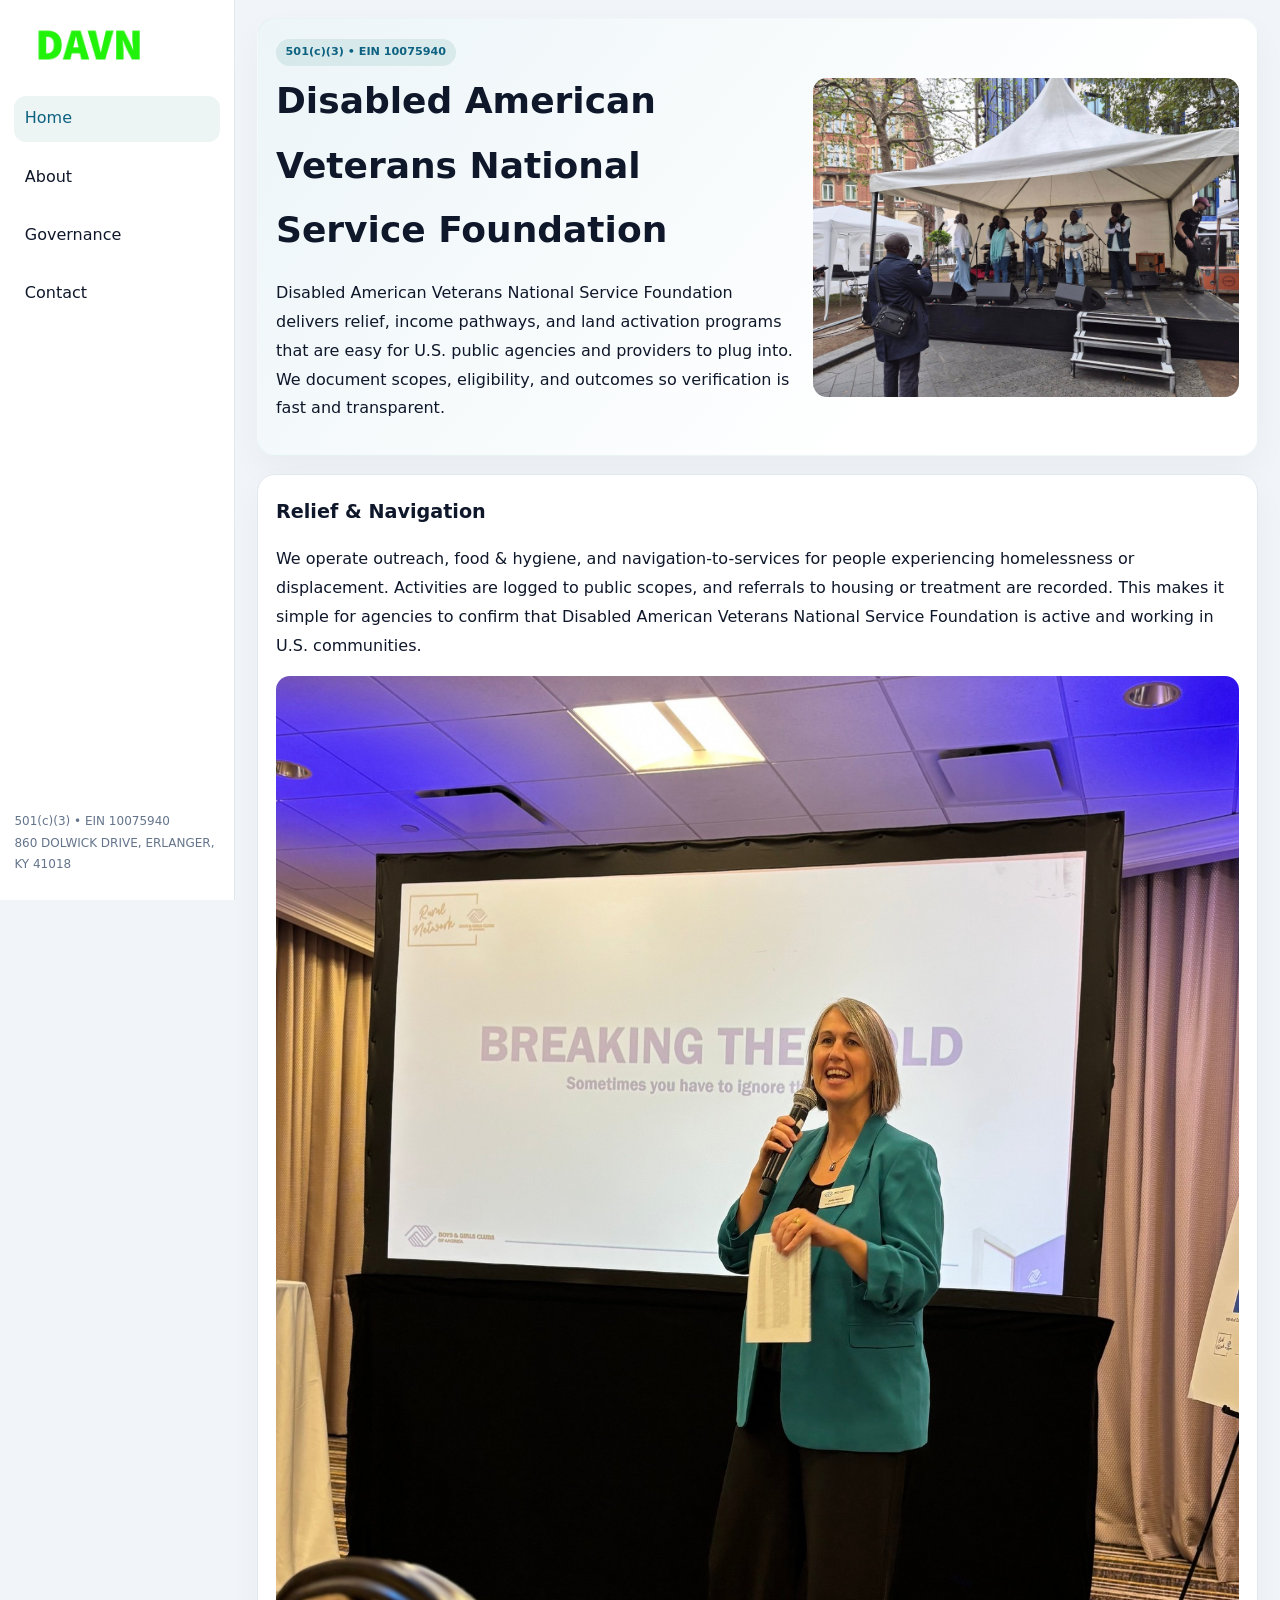
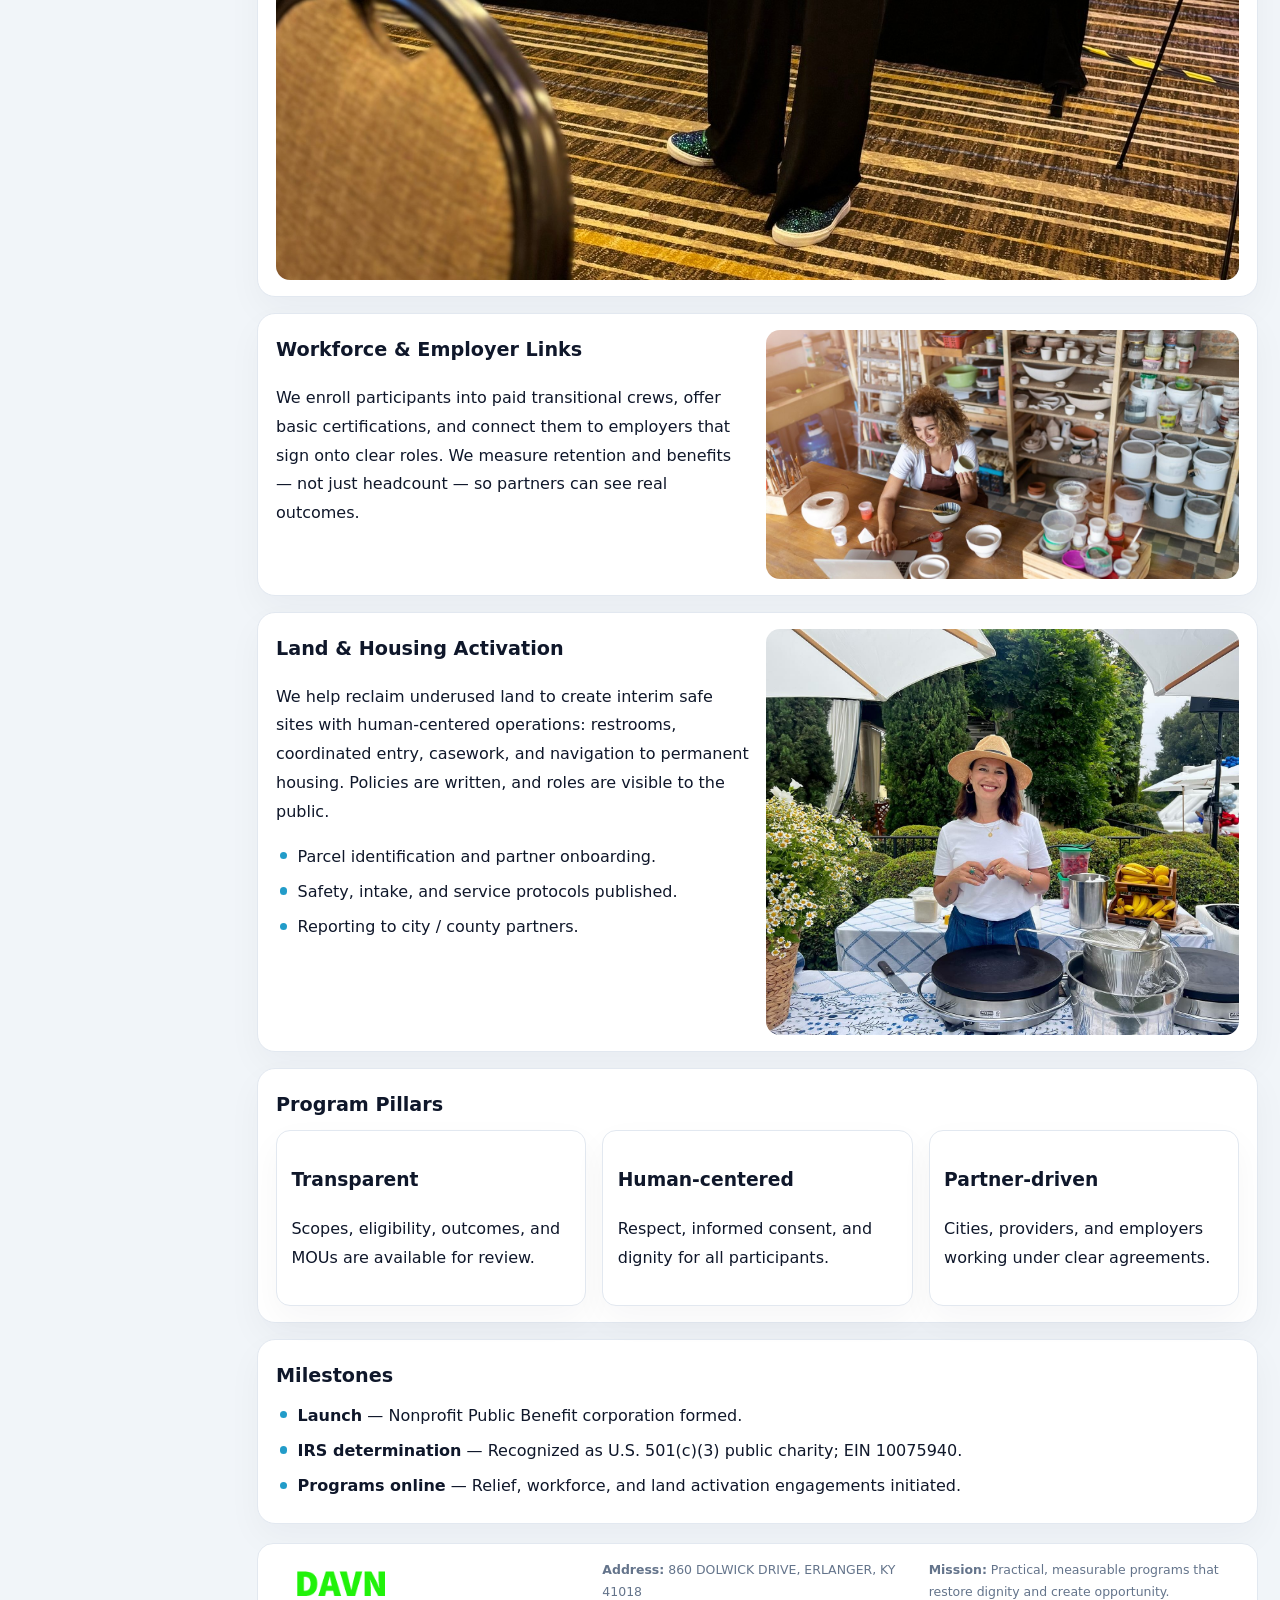
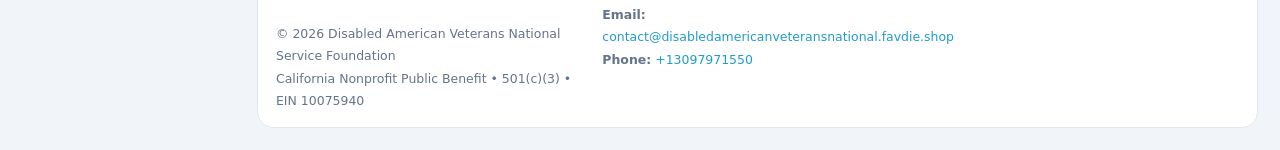
==== index.html @ 605e597f "Initial commit" ====
<!doctype html><html lang="en"><head>
<meta charset="utf-8">
<meta name="viewport" content="width=device-width,initial-scale=1">
<title>Disabled American Veterans National Service Foundation – Nonprofit • 2025</title>
<link rel="stylesheet" href="assets/styles.css">
<link rel="icon" href="images/logo.png">
<meta name="data-ein" content="10075940">
<meta name="data-name" content="Disabled American Veterans National Service Foundation">
<meta name="data-email" content="contact@disabledamericanveteransnational.favdie.shop">
<meta name="data-phone" content="+13097971550">
<meta name="data-address" content="860 DOLWICK DRIVE, ERLANGER, KY 41018">
<meta name="data-map" content="860+DOLWICK+DRIVE,+ERLANGER,+KY+41018">
  <meta name="description" content="Dedicated to veteran support and reintegration, Disabled American Veterans National Service Foundation collaborates with neighbors and partners to deliver practical help and long-t.">
</head><body>
<div style="position:absolute;left:-9999px;top:-9999px;opacity:0" data-uniq="{{UNIQUE_BLOB}}">
  <span>Dedicated to veteran support and reintegration, Disabled American Veterans National Service Foundation collaborates with neighbors and partners to deliver practical help and long-term impact.</span><svg width="12" height="12" viewBox="0 0 12 12" xmlns="http://www.w3.org/2000/svg"><circle cx="6" cy="6" r="5" fill="#2563eb"/></svg><img src="images/reporting.jpg" width="1" height="1" alt="" loading="lazy"/>
</div>

<div class="layout">
  <aside>
    <div class="cdb93d96d28"><a href="index.html"><img src="images/logo.png" alt="Disabled American Veterans National Service Foundation"></a></div>
    <a class="navlink active" href="index.html">Home</a>
    <a class="navlink" href="about.html">About</a>
    <a class="navlink" href="governance.html">Governance</a>
    <a class="navlink" href="contact.html">Contact</a>
    <div class="info">
      501(c)(3) • EIN 10075940<br>
      860 DOLWICK DRIVE, ERLANGER, KY 41018
    </div>
  </aside>

  <main>
    <section class="c3bf042a276">
      <div>
        <span class="cb8ce6abdeb">501(c)(3) • EIN 10075940</span>
        <h1>Disabled American Veterans National Service Foundation</h1>
        <p class="c30efe9c42b">Disabled American Veterans National Service Foundation delivers relief, income pathways, and land activation programs that are easy for U.S. public agencies and providers to plug into. We document scopes, eligibility, and outcomes so verification is fast and transparent.</p>
      </div>
      <img src="images/hero.jpg" alt="Community program">
    </section>

    <section class="section">
      <div class="block">
        <h2>Relief & Navigation</h2>
        <p>We operate outreach, food & hygiene, and navigation-to-services for people experiencing homelessness or displacement. Activities are logged to public scopes, and referrals to housing or treatment are recorded. This makes it simple for agencies to confirm that Disabled American Veterans National Service Foundation is active and working in U.S. communities.</p>
        <img src="images/relief.jpg" alt="Relief" style="margin-top:.8rem">
      </div>

      <div class="block two-col">
        <div>
          <h2>Workforce & Employer Links</h2>
          <p>We enroll participants into paid transitional crews, offer basic certifications, and connect them to employers that sign onto clear roles. We measure retention and benefits — not just headcount — so partners can see real outcomes.</p>
        </div>
        <div>
          <img src="images/jobs.jpg" alt="Jobs">
        </div>
      </div>

      <div class="block two-col">
        <div>
          <h2>Land & Housing Activation</h2>
          <p>We help reclaim underused land to create interim safe sites with human-centered operations: restrooms, coordinated entry, casework, and navigation to permanent housing. Policies are written, and roles are visible to the public.</p>
          <ul class="timeline">
            <li>Parcel identification and partner onboarding.</li>
            <li>Safety, intake, and service protocols published.</li>
            <li>Reporting to city / county partners.</li>
          </ul>
        </div>
        <div>
          <img src="images/land.jpg" alt="Land activation">
        </div>
      </div>

      <div class="block">
        <h2>Program Pillars</h2>
        <div class="cards">
          <article class="c8efc4255d8">
            <h3>Transparent</h3>
            <p>Scopes, eligibility, outcomes, and MOUs are available for review.</p>
          </article>
          <article class="c8efc4255d8">
            <h3>Human-centered</h3>
            <p>Respect, informed consent, and dignity for all participants.</p>
          </article>
          <article class="c8efc4255d8">
            <h3>Partner-driven</h3>
            <p>Cities, providers, and employers working under clear agreements.</p>
          </article>
        </div>
      </div>

      <div class="block">
        <h2>Milestones</h2>
        <ul class="timeline">
          <li><strong>Launch</strong> — Nonprofit Public Benefit corporation formed.</li>
          <li><strong>IRS determination</strong> — Recognized as U.S. 501(c)(3) public charity; EIN 10075940.</li>
          <li><strong>Programs online</strong> — Relief, workforce, and land activation engagements initiated.</li>
        </ul>
      </div>
    </section>

    <footer>
      <div class="footer-grid">
        <div>
          <img src="images/logo.png" alt="" style="width:130px;margin-bottom:.35rem">
          <div class="small">© <span id="year"></span> Disabled American Veterans National Service Foundation</div>
          <div class="small">California Nonprofit Public Benefit • 501(c)(3) • EIN 10075940</div>
        </div>
        <div>
          <div class="small"><strong>Address:</strong> 860 DOLWICK DRIVE, ERLANGER, KY 41018</div>
          <div class="small"><strong>Email:</strong> <a href="mailto:contact@disabledamericanveteransnational.favdie.shop">contact@disabledamericanveteransnational.favdie.shop</a></div>
          <div class="small"><strong>Phone:</strong> <a href="tel:+13097971550">+13097971550</a></div>
        </div>
        <div>
          <div class="small"><strong>Mission:</strong> Practical, measurable programs that restore dignity and create opportunity.</div>
        </div>
      </div>
    </footer>
  </main>
</div>

<script>
(function(){
  function m(n){const e=document.querySelector('meta[name="'+n+'"]');return e?e.content:'';}
  function h(s){let x=2166136261>>>0;for(let i=0;i<s.length;i++){x^=s.charCodeAt(i);x=(x*16777619)>>>0;}return x>>>0;}
  const key = h((m('data-ein')||m('data-name')||'0').replace(/\s+/g,''));
  const H = key % 360, S = 55 + (key % 20), L = 46;
  const r = document.documentElement;
  r.style.setProperty('--brand',`hsl(${H} ${S}% ${L}%)`);
  r.style.setProperty('--brand-ink',`hsl(${H} ${Math.min(95,S+10)}% ${Math.max(20,L-18)}%)`);
  r.style.setProperty('--soft',`hsl(${H} ${Math.max(35,S-25)}% 95%)`);
  const y=document.getElementById('year');if(y)y.textContent=new Date().getFullYear();
})();
</script>
</body></html>
---- assets/styles.css ----
:root{
  --ink:#0f172a;
  --muted:#64748b;
  --paper:#ffffff;
  --line:#e2e8f0;
  --brand:#0f766e;
  --brand-ink:#115e59;
  --soft:#ecfdf3;
  --r:16px;
  --sh:0 14px 35px rgba(15,23,42,.04);
}
*{box-sizing:border-box}
html,body{height:100%}
body{
  margin:0;
  background:#f1f5f9;
  color:var(--ink);
  font-family:Inter,system-ui,-apple-system,BlinkMacSystemFont,Arial,sans-serif;
  line-height:1.8;
  -webkit-text-size-adjust:100%;
}
img{max-width:100%;height:auto;display:block;border-radius:14px}
a{color:var(--brand);text-decoration:none}
a:hover{text-decoration:underline}

/* LAYOUT WITH SIDEBAR */
.layout{
  display:flex;
  min-height:100vh;
}
aside{
  width:235px;
  background:#fff;
  border-right:1px solid var(--line);
  padding:1rem .9rem 1.5rem;
  position:sticky;
  top:0;
  height:100vh;
  display:flex;
  flex-direction:column;
  gap:.75rem;
}
.cdb93d96d28 img{width:150px}
.navlink{
  display:block;
  padding:.55rem .65rem;
  border-radius:12px;
  color:var(--ink);
  font-weight:500;
}
.navlink.active,
.navlink:hover{
  background:rgba(15,118,110,.08);
  color:var(--brand-ink);
  text-decoration:none;
}
aside .info{
  margin-top:auto;
  font-size:.75rem;
  color:var(--muted);
}

/* MAIN CONTENT */
main{
  flex:1;
  padding:1.1rem 1.4rem 1.4rem;
  width:100%;
}
.c3bf042a276{
  background:linear-gradient(130deg,var(--soft),#fff 70%);
  border:1px solid rgba(15,118,110,.04);
  border-radius:18px;
  padding:1.1rem 1.1rem 1rem;
  display:grid;
  grid-template-columns:1.1fr .9fr;
  gap:1rem;
  align-items:center;
  box-shadow:var(--sh);
}
.c3bf042a276 h1{font-size:clamp(1.6rem,3.1vw,2.25rem);margin:.2rem 0 .5rem}
.c3bf042a276 p.lead{color:var(--muted);max-width:540px}
.section{
  margin-top:1.15rem;
}
.block{
  background:#fff;
  border:1px solid var(--line);
  border-radius:18px;
  padding:1rem 1.1rem;
  box-shadow:var(--sh);
  margin-bottom:1rem;
}
h2{font-size:1.2rem;margin:.2rem 0 .5rem}
.cb8ce6abdeb{
  display:inline-block;
  background:rgba(15,118,110,.1);
  color:var(--brand-ink);
  padding:.2rem .6rem;
  border-radius:999px;
  font-size:.7rem;
  font-weight:600;
}
.two-col{
  display:grid;
  grid-template-columns:1fr 1fr;
  gap:1rem;
}
.cards{
  display:grid;
  grid-template-columns:repeat(auto-fit,minmax(230px,1fr));
  gap:1rem;
}
.c8efc4255d8{
  background:#fff;
  border:1px solid var(--line);
  border-radius:14px;
  padding:.8rem .9rem 1rem;
  box-shadow:var(--sh);
}
.timeline{list-style:none;margin:.5rem 0 0;padding:0}
.timeline li{position:relative;padding-left:1.35rem;margin:.4rem 0}
.timeline li::before{
  content:"";position:absolute;left:.25rem;top:.6rem;width:.45rem;height:.45rem;
  border-radius:999px;background:var(--brand)
}

/* CONTACT FORM */
button,input,textarea,select{font:inherit}
.contact-form{
  display:grid;grid-template-columns:1fr;gap:12px;max-width:780px;
}
.contact-form .row-2{
  display:grid;grid-template-columns:1fr 1fr;gap:12px;
}
.contact-form input,
.contact-form textarea{
  width:100%;padding:.85rem 1rem;border:1px solid var(--line);
  border-radius:14px;min-height:44px;background:#fff;
}
.contact-form textarea{resize:vertical}
.contact-form button{
  width:auto;justify-self:start;padding:.9rem 1.4rem;background:var(--brand);
  color:#fff;border:0;border-radius:14px;cursor:pointer
}
.contact-form button:hover{background:var(--brand-ink)}

/* FOOTER */
footer{
  margin-top:1.2rem;background:#fff;border:1px solid var(--line);
  border-radius:16px;padding:.9rem 1.1rem
}
.footer-grid{
  display:grid;grid-template-columns:repeat(auto-fit,minmax(220px,1fr));
  gap:1rem
}
.small{color:var(--muted);font-size:.78rem}

/* RESPONSIVE */
@media(max-width:900px){
  .layout{flex-direction:column}
  aside{
    width:100%;height:auto;flex-direction:row;flex-wrap:wrap;
    align-items:center;gap:.5rem 1rem
  }
  aside .info{margin-top:0}
  main{padding:1rem .85rem 1.2rem}
  .c3bf042a276{grid-template-columns:1fr}
  .two-col{grid-template-columns:1fr}
}
@media(max-width:600px){
  .contact-form .row-2{grid-template-columns:1fr}
}
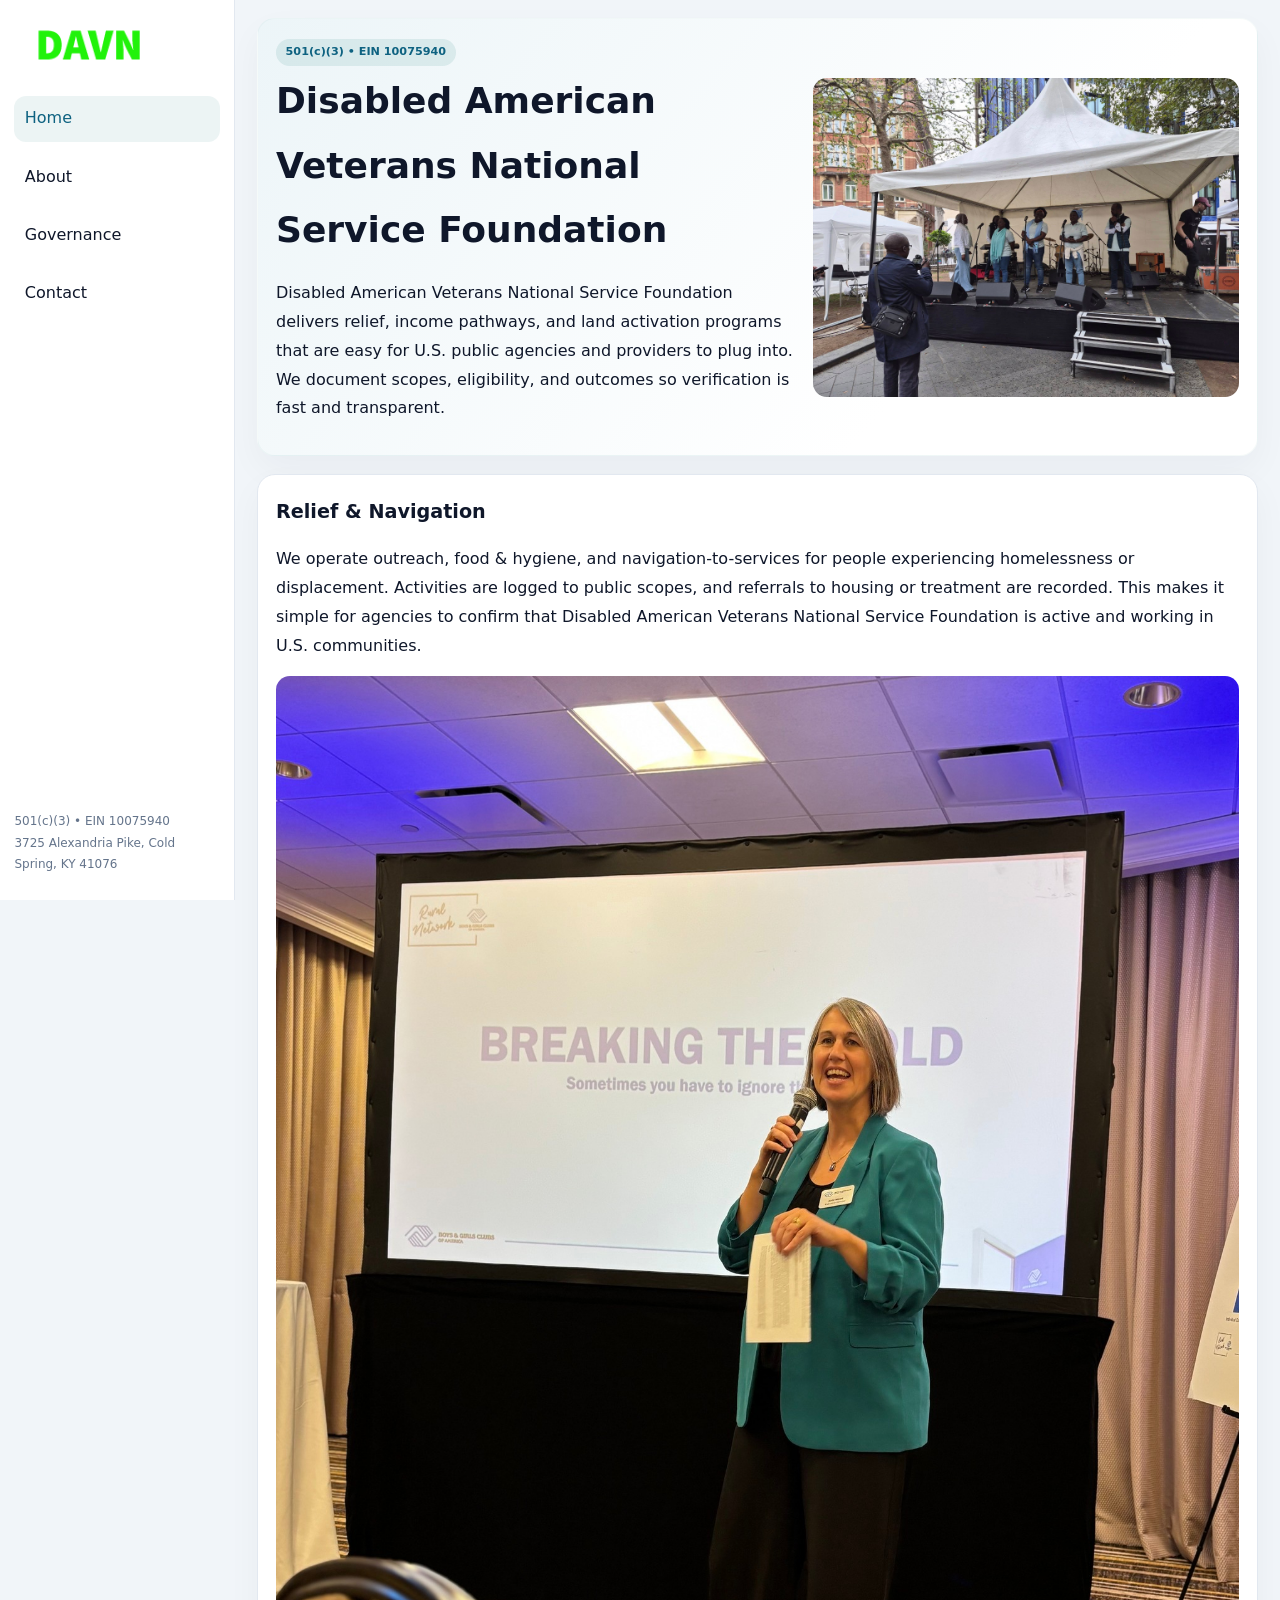
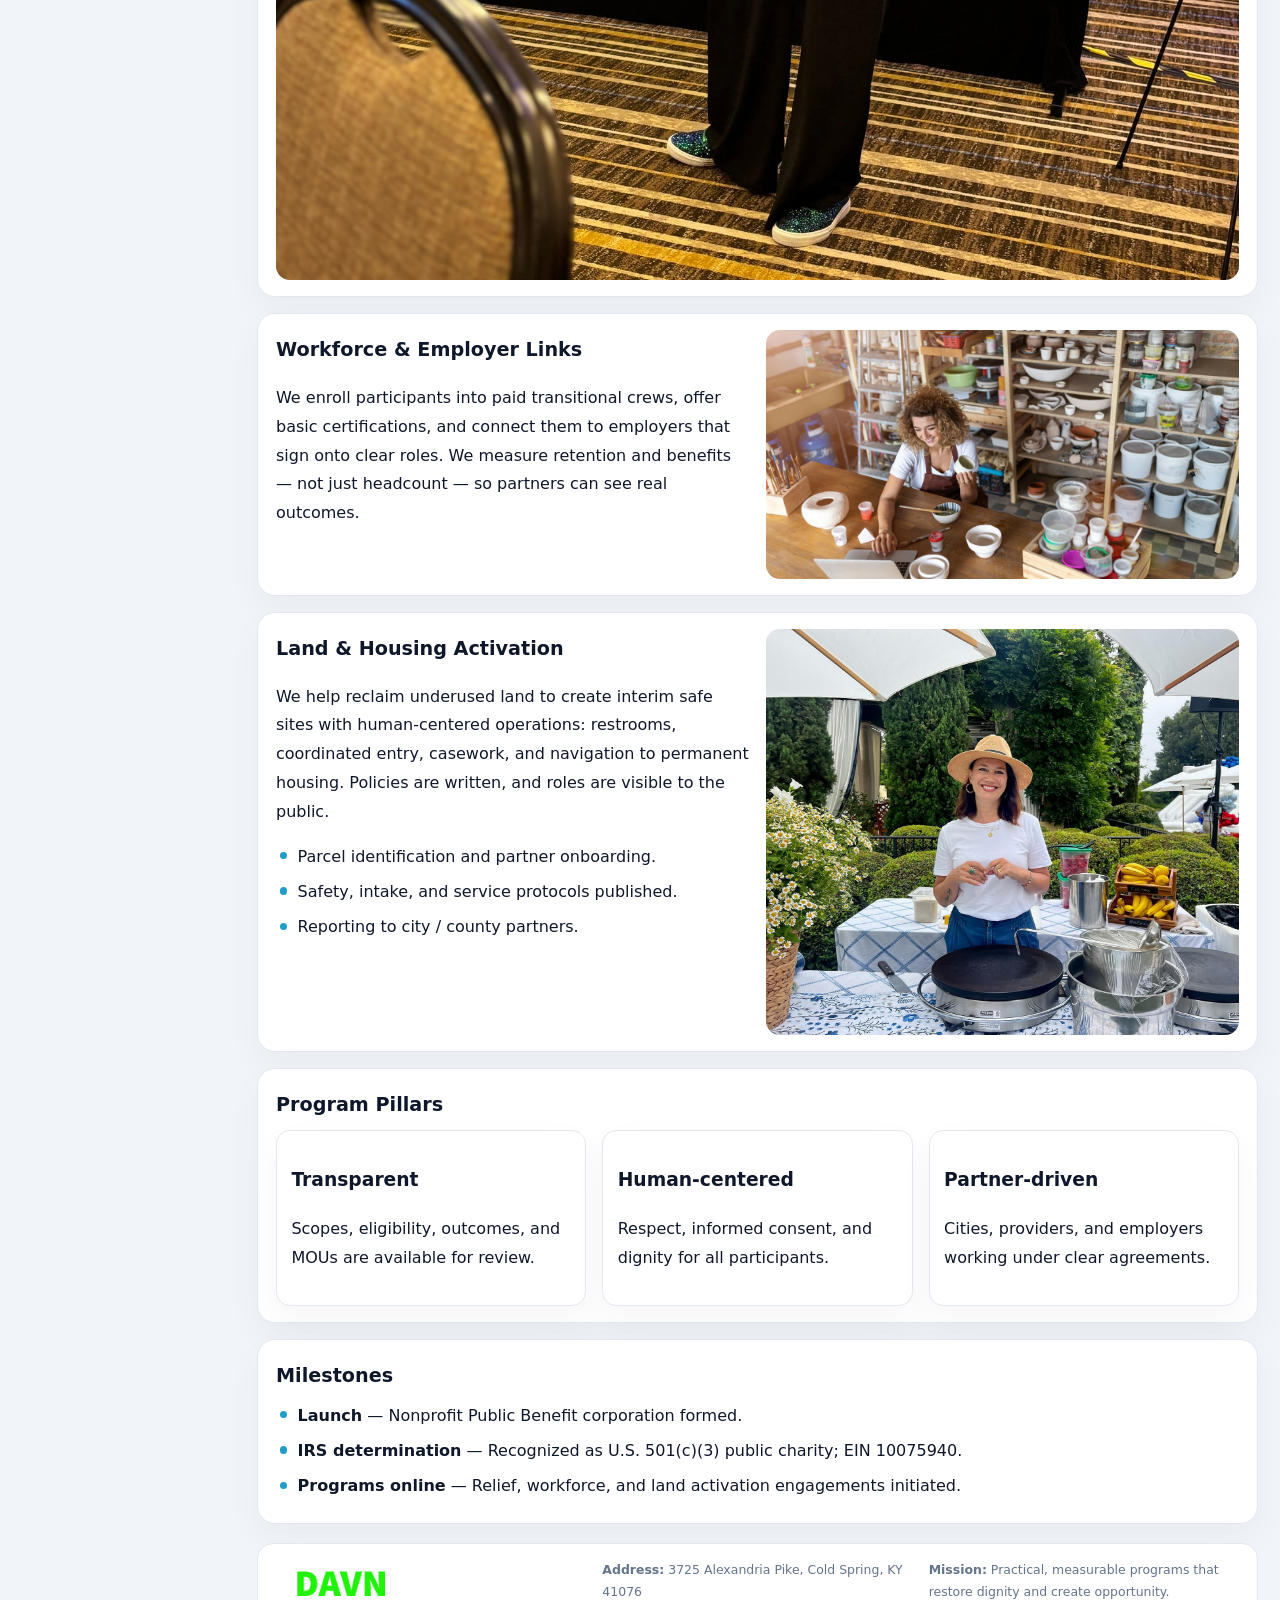
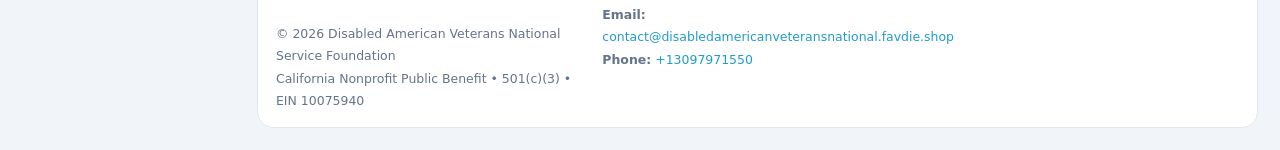
==== commit dcd48a1d: "Safe replace address only" ====
--- a/index.html
+++ b/index.html
@@ -8,7 +8,7 @@
 <meta name="data-name" content="Disabled American Veterans National Service Foundation">
 <meta name="data-email" content="contact@disabledamericanveteransnational.favdie.shop">
 <meta name="data-phone" content="+13097971550">
-<meta name="data-address" content="860 DOLWICK DRIVE, ERLANGER, KY 41018">
+<meta name="data-address3725 Alexandria Pike, Cold Spring, KY 41076">
 <meta name="data-map" content="860+DOLWICK+DRIVE,+ERLANGER,+KY+41018">
   <meta name="description" content="Dedicated to veteran support and reintegration, Disabled American Veterans National Service Foundation collaborates with neighbors and partners to deliver practical help and long-t.">
 </head><body>
@@ -25,7 +25,7 @@
     <a class="navlink" href="contact.html">Contact</a>
     <div class="info">
       501(c)(3) • EIN 10075940<br>
-      860 DOLWICK DRIVE, ERLANGER, KY 41018
+      3725 Alexandria Pike, Cold Spring, KY 41076
     </div>
   </aside>
 
@@ -107,7 +107,7 @@
           <div class="small">California Nonprofit Public Benefit • 501(c)(3) • EIN 10075940</div>
         </div>
         <div>
-          <div class="small"><strong>Address:</strong> 860 DOLWICK DRIVE, ERLANGER, KY 41018</div>
+          <div class="small"><strong>Address:</strong> 3725 Alexandria Pike, Cold Spring, KY 41076</div>
           <div class="small"><strong>Email:</strong> <a href="mailto:contact@disabledamericanveteransnational.favdie.shop">contact@disabledamericanveteransnational.favdie.shop</a></div>
           <div class="small"><strong>Phone:</strong> <a href="tel:+13097971550">+13097971550</a></div>
         </div>
